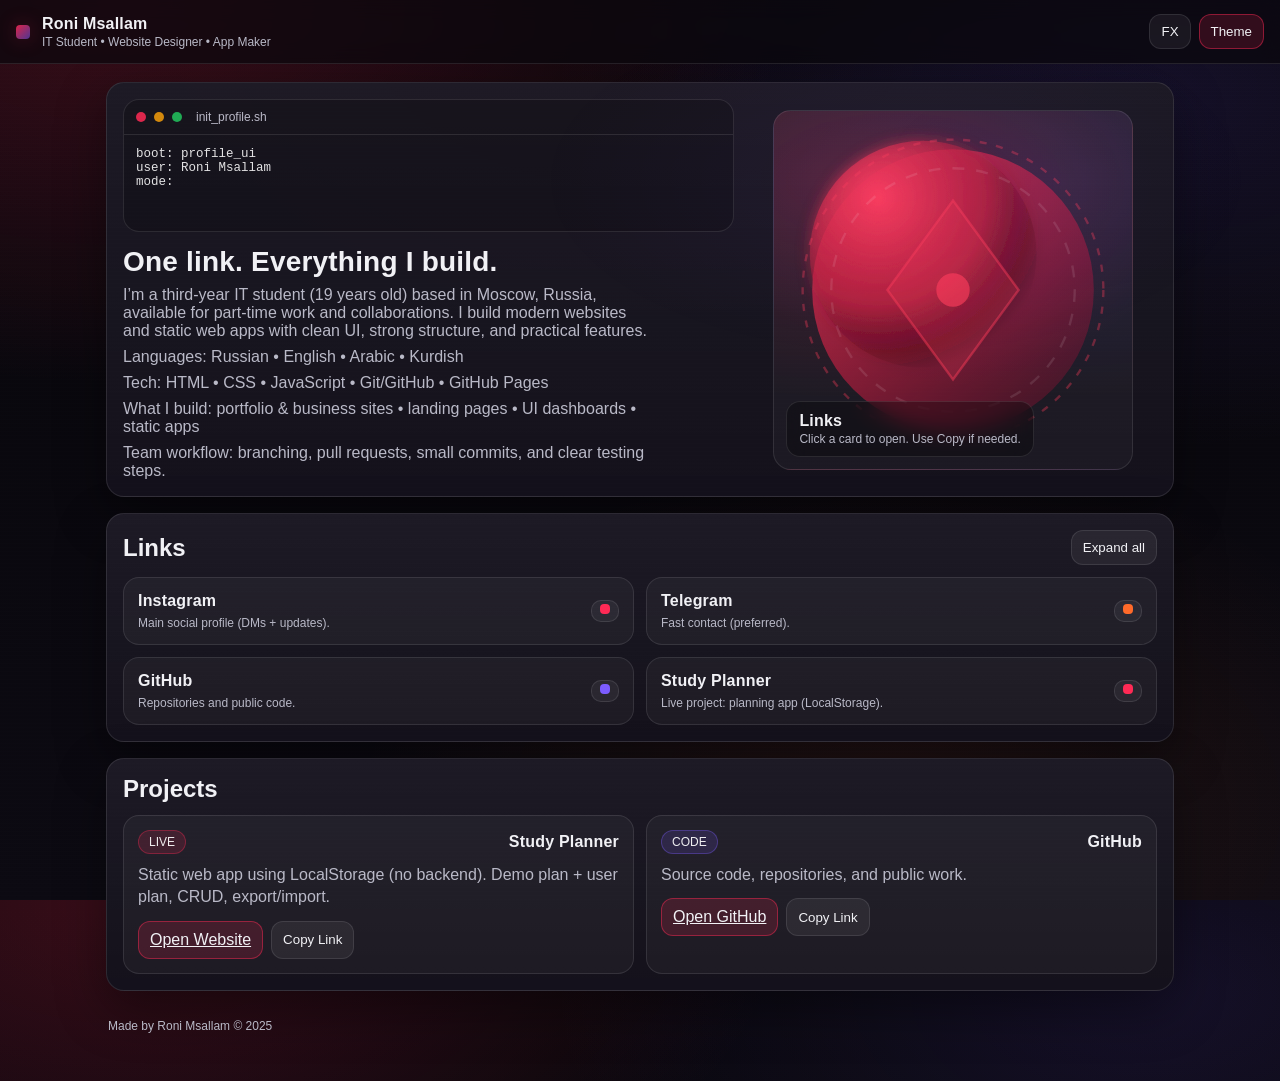
==== index.html @ 263d47bd "feat: website done" ====
<!doctype html>
<html lang="en">
<head>
  <meta charset="UTF-8" />
  <meta name="viewport" content="width=device-width, initial-scale=1.0" />
  <title>Roni Msallam</title>
  <link rel="stylesheet" href="styles.css?v=4" />
</head>
<body>
  <header class="topbar">
    <div class="brand">
      <div class="logo-mark" aria-hidden="true"></div>
      <div>
        <div class="name">Roni Msallam</div>
        <div class="tagline">IT Student • Website Designer • App Maker</div>
      </div>
    </div>

    <div class="top-actions">
      <button id="btnFx" class="btn" type="button" title="Toggle effects">FX</button>
      <button id="btnTheme" class="btn btn-accent" type="button" title="Switch accent">Theme</button>
    </div>
  </header>

  <main class="container">
    <section class="hero card">
      <div class="hero-left">
        <div class="terminal" aria-label="Intro terminal">
          <div class="terminal-bar">
            <span class="dot red"></span>
            <span class="dot yellow"></span>
            <span class="dot green"></span>
            <span class="terminal-title">init_profile.sh</span>
          </div>
          <pre class="terminal-body"><code id="terminalText"></code></pre>
        </div>

        <div class="hero-copy">
          <h1 class="hero-title">One link. Everything I build.</h1>

          <p class="hero-sub">
            I’m a third-year IT student (19 years old) based in Moscow, Russia, available for
            part-time work and collaborations. I build modern websites and static web apps with clean UI,
            strong structure, and practical features.
          </p>

          <p class="hero-sub">
            Languages: Russian • English • Arabic • Kurdish
          </p>

          <p class="hero-sub">
            Tech: HTML • CSS • JavaScript • Git/GitHub • GitHub Pages
          </p>

          <p class="hero-sub">
            What I build: portfolio & business sites • landing pages • UI dashboards • static apps
          </p>

          <p class="hero-sub">
            Team workflow: branching, pull requests, small commits, and clear testing steps.
          </p>
        </div>
      </div>

      <div class="hero-right">
        <div class="avatar-wrap" aria-label="Abstract avatar">
          <svg class="avatar" viewBox="0 0 300 300" role="img" aria-label="Abstract avatar">
            <defs>
              <radialGradient id="g1" cx="30%" cy="25%" r="80%">
                <stop offset="0%" stop-color="rgba(255, 60, 90, 0.85)"/>
                <stop offset="60%" stop-color="rgba(180, 30, 60, 0.45)"/>
                <stop offset="100%" stop-color="rgba(0,0,0,0)"/>
              </radialGradient>
              <linearGradient id="g2" x1="0" y1="0" x2="1" y2="1">
                <stop offset="0%" stop-color="rgba(255, 60, 90, 0.75)"/>
                <stop offset="100%" stop-color="rgba(255, 0, 60, 0.10)"/>
              </linearGradient>
              <filter id="glow">
                <feGaussianBlur stdDeviation="6" result="b"/>
                <feMerge>
                  <feMergeNode in="b"/>
                  <feMergeNode in="SourceGraphic"/>
                </feMerge>
              </filter>
            </defs>

            <rect x="0" y="0" width="300" height="300" fill="rgba(0,0,0,0)"/>
            <circle cx="150" cy="150" r="118" fill="url(#g2)" />
            <circle cx="125" cy="120" r="95" fill="url(#g1)" filter="url(#glow)" />

            <circle cx="150" cy="150" r="126" fill="none" stroke="rgba(255,60,90,0.35)" stroke-width="2" stroke-dasharray="6 8"/>
            <circle cx="150" cy="150" r="102" fill="none" stroke="rgba(255,255,255,0.10)" stroke-width="2" stroke-dasharray="10 10"/>

            <path d="M150 75 L205 150 L150 225 L95 150 Z"
                  fill="rgba(255,60,90,0.18)"
                  stroke="rgba(255,60,90,0.45)"
                  stroke-width="2"/>
            <circle cx="150" cy="150" r="14" fill="rgba(255,60,90,0.65)"/>
          </svg>

          <div class="avatar-hint">
            <div class="hint-title">Links</div>
            <div class="hint-sub">Click a card to open. Use Copy if needed.</div>
          </div>
        </div>
      </div>
    </section>

    <section class="card section">
      <div class="section-head">
        <h2>Links</h2>
        <div class="section-tools">
          <button id="btnExpand" class="btn" type="button">Expand all</button>
        </div>
      </div>

      <div class="grid" id="linksGrid"></div>
    </section>

    <section class="card section">
      <div class="section-head">
        <h2>Projects</h2>
      </div>

      <div class="grid">
        <article class="card-inner project">
          <div class="project-top">
            <div class="project-badge">LIVE</div>
            <div class="project-title">Study Planner</div>
          </div>
          <div class="project-desc">
            Static web app using LocalStorage (no backend). Demo plan + user plan, CRUD, export/import.
          </div>
          <div class="project-actions">
            <a class="btn btn-accent" id="studyPlannerLink" href="#" target="_blank" rel="noreferrer">Open Website</a>
            <button class="btn" id="copyPlanner" type="button">Copy Link</button>
          </div>
        </article>

        <article class="card-inner project">
          <div class="project-top">
            <div class="project-badge alt">CODE</div>
            <div class="project-title">GitHub</div>
          </div>
          <div class="project-desc">
            Source code, repositories, and public work.
          </div>
          <div class="project-actions">
            <a class="btn btn-accent" id="githubLink" href="#" target="_blank" rel="noreferrer">Open GitHub</a>
            <button class="btn" id="copyGithub" type="button">Copy Link</button>
          </div>
        </article>
      </div>
    </section>

    <footer class="footer">
      <div class="footer-inner">
        <div>Made by Roni Msallam © 2025</div>
      </div>
    </footer>
  </main>

  <div id="toast" class="toast" style="display:none;"></div>

  <script src="app.js?v=4"></script>
</body>
</html>
---- styles.css ----
:root{
  --bg0:#07060a;
  --bg1:#0c0a12;
  --card:#0f0c17;
  --line:rgba(255,255,255,0.10);
  --text:#f1f1f5;
  --muted:#b9b9c7;

  /* Dark red / cyber accent */
  --accent:#ff2a55;
  --accent2:#ff6a2a;
  --accent3:#7c5cff;
}

*{ box-sizing:border-box; }
html,body{ height:100%; }
body{
  margin:0;
  font-family: Arial, sans-serif;
  color:var(--text);

  background:
    radial-gradient(1200px 700px at 10% 0%, rgba(255, 42, 85, 0.20), transparent 55%),
    radial-gradient(1000px 600px at 90% 10%, rgba(124, 92, 255, 0.12), transparent 60%),
    radial-gradient(900px 600px at 70% 90%, rgba(255, 106, 42, 0.10), transparent 60%),
    linear-gradient(180deg, var(--bg0), var(--bg1));
}

/* ====== Topbar ====== */
.topbar{
  position: sticky;
  top: 0;
  z-index: 20;
  display:flex;
  justify-content:space-between;
  align-items:center;
  gap:16px;
  padding:14px 16px;
  background: rgba(10, 8, 14, 0.70);
  border-bottom:1px solid var(--line);
  backdrop-filter: blur(10px);
}
.brand{
  display:flex;
  align-items:center;
  gap:12px;
}
.logo-mark{
  width:14px;height:14px;border-radius:4px;
  background: linear-gradient(135deg, rgba(255,42,85,0.85), rgba(124,92,255,0.55));
  box-shadow: 0 0 20px rgba(255,42,85,0.25);
}
.name{ font-weight:800; letter-spacing:0.2px; }
.tagline{ font-size:12px; color:var(--muted); margin-top:2px; }

.container{
  max-width:1100px;
  margin:0 auto;
  padding:18px 16px 48px;
}

/* ====== Buttons ====== */
.btn{
  padding:9px 11px;
  border-radius:12px;
  border:1px solid var(--line);
  background: rgba(255,255,255,0.06);
  color:var(--text);
  cursor:pointer;
}
.btn:hover{ background: rgba(255,255,255,0.10); }
.btn-accent{
  border-color: rgba(255,42,85,0.45);
  background: rgba(255,42,85,0.16);
}
.btn-accent:hover{ background: rgba(255,42,85,0.24); }

.top-actions{ display:flex; gap:8px; }

/* ====== Cards ====== */
.card{
  border: 1px solid var(--line);
  border-radius: 18px;
  background:
    linear-gradient(180deg, rgba(255,255,255,0.06), rgba(255,255,255,0.02)),
    var(--card);
  box-shadow: 0 18px 50px rgba(0,0,0,0.40);
  padding: 16px;
}

/* ====== Hero ====== */
.hero{
  display:flex;
  gap:16px;
  align-items:stretch;
}
.hero-left{ flex: 1 1 60%; display:flex; flex-direction:column; gap:14px; }
.hero-right{ flex: 1 1 40%; display:flex; align-items:center; justify-content:center; }

.hero-title{ margin:0; font-size:28px; letter-spacing:0.2px; }
.hero-sub{ margin:8px 0 0; color:var(--muted); max-width: 60ch; }

.pill-row{ display:flex; gap:8px; flex-wrap:wrap; margin-top:12px; }
.pill{
  font-size:12px;
  color:var(--muted);
  border:1px solid var(--line);
  background: rgba(255,255,255,0.05);
  padding:6px 10px;
  border-radius:999px;
}

/* ====== Terminal ====== */
.terminal{
  border: 1px solid var(--line);
  border-radius: 16px;
  overflow: hidden;
  background: rgba(0,0,0,0.20);
}
.terminal-bar{
  display:flex;
  align-items:center;
  gap:8px;
  padding:10px 12px;
  border-bottom: 1px solid var(--line);
}
.dot{ width:10px; height:10px; border-radius:50%; opacity:0.85; }
.dot.red{ background:#ff2a55; }
.dot.yellow{ background:#f59e0b; }
.dot.green{ background:#22c55e; }
.terminal-title{ margin-left:6px; font-size:12px; color:var(--muted); }

.terminal-body{
  margin:0;
  padding:12px;
  font-family: ui-monospace, SFMono-Regular, Menlo, Monaco, Consolas, "Liberation Mono", monospace;
  font-size: 12.5px;
  color: rgba(255,255,255,0.88);
  min-height: 96px;
}

/* ====== Avatar ====== */
.avatar-wrap{
  position: relative;
  width: min(360px, 100%);
  aspect-ratio: 1 / 1;
  border-radius: 18px;
  border: 1px solid var(--line);
  background:
    radial-gradient(600px 360px at 20% 20%, rgba(255,42,85,0.20), transparent 60%),
    radial-gradient(600px 360px at 80% 20%, rgba(124,92,255,0.12), transparent 60%),
    rgba(255,255,255,0.03);
  overflow: hidden;
}
.avatar{
  width: 100%;
  height: 100%;
  display:block;
  transform: translateZ(0);
}
.avatar-hint{
  position:absolute;
  left: 12px;
  bottom: 12px;
  border: 1px solid var(--line);
  background: rgba(0,0,0,0.30);
  backdrop-filter: blur(10px);
  border-radius: 14px;
  padding: 10px 12px;
}
.hint-title{ font-weight: 800; letter-spacing: 0.2px; }
.hint-sub{ font-size: 12px; color: var(--muted); margin-top:2px; }

/* ====== Sections ====== */
.section{ margin-top: 16px; }
.section-head{
  display:flex;
  align-items:center;
  justify-content:space-between;
  gap: 12px;
  flex-wrap: wrap;
  margin-bottom: 12px;
}
.section-head h2{ margin:0; }
.section-note{ color:var(--muted); font-size:12px; }
.section-tools{ display:flex; gap: 8px; }

/* ====== Grid / Cards ====== */
.grid{
  display:grid;
  grid-template-columns: repeat(2, minmax(0, 1fr));
  gap: 12px;
}
@media (max-width: 900px){
  .hero{ flex-direction: column; }
  .grid{ grid-template-columns: 1fr; }
}

.card-inner{
  border:1px solid var(--line);
  border-radius: 16px;
  background: rgba(255,255,255,0.04);
  padding: 14px;
}

.link-card{
  position: relative;
  cursor: pointer;
  transition: transform 140ms ease, background 140ms ease, border-color 140ms ease;
}
.link-card:hover{
  transform: translateY(-2px);
  border-color: rgba(255,42,85,0.40);
  background: rgba(255,42,85,0.06);
}

.link-top{
  display:flex;
  align-items:center;
  justify-content:space-between;
  gap: 12px;
}
.link-title{ font-weight: 800; letter-spacing: 0.2px; }
.link-sub{ margin-top:6px; color:var(--muted); font-size: 12px; }

.link-actions{
  display:flex;
  gap:8px;
  margin-top: 12px;
  flex-wrap: wrap;
}

.kbd{
  font-family: ui-monospace, SFMono-Regular, Menlo, Monaco, Consolas, "Liberation Mono", monospace;
  font-size: 12px;
  border: 1px solid var(--line);
  background: rgba(255,255,255,0.05);
  padding: 3px 8px;
  border-radius: 10px;
  color: var(--muted);
}

/* ====== Project cards ====== */
.project-top{
  display:flex;
  align-items:center;
  justify-content:space-between;
  gap: 12px;
}
.project-title{ font-weight: 900; letter-spacing: 0.2px; }
.project-desc{ color: var(--muted); margin-top:10px; line-height: 1.4; }
.project-actions{ display:flex; gap: 8px; flex-wrap: wrap; margin-top: 12px; }
.small{ font-size: 12px; }
.muted{ color: var(--muted); }
code{ color: rgba(255,255,255,0.88); }

.project-badge{
  font-size: 12px;
  padding: 4px 10px;
  border-radius: 999px;
  border:1px solid rgba(255,42,85,0.35);
  background: rgba(255,42,85,0.14);
  color: rgba(255,255,255,0.92);
}
.project-badge.alt{
  border-color: rgba(124,92,255,0.35);
  background: rgba(124,92,255,0.14);
}

/* ====== Footer ====== */
.footer{ margin-top: 16px; }
.footer-inner{
  padding: 12px 2px 0;
  color: var(--muted);
  font-size: 12px;
}

/* ====== Toast ====== */
.toast{
  position: fixed;
  left: 50%;
  bottom: 22px;
  transform: translateX(-50%);
  padding: 10px 12px;
  border-radius: 12px;
  border: 1px solid var(--line);
  background: rgba(0,0,0,0.40);
  color: var(--text);
  backdrop-filter: blur(10px);
  box-shadow: 0 16px 50px rgba(0,0,0,0.55);
}

/* ====== Effects overlay (FX toggle) ====== */
.fx::before{
  content:"";
  position: fixed;
  inset: 0;
  pointer-events: none;
  background:
    repeating-linear-gradient(0deg, rgba(255,255,255,0.03), rgba(255,255,255,0.03) 1px, transparent 1px, transparent 4px),
    radial-gradient(900px 600px at 50% 0%, rgba(255,42,85,0.08), transparent 60%);
  mix-blend-mode: overlay;
  opacity: 0.45;
}
.fx::after{
  content:"";
  position: fixed;
  inset: 0;
  pointer-events:none;
  background: radial-gradient(600px 300px at 70% 20%, rgba(124,92,255,0.08), transparent 60%);
  opacity: 0.6;
}
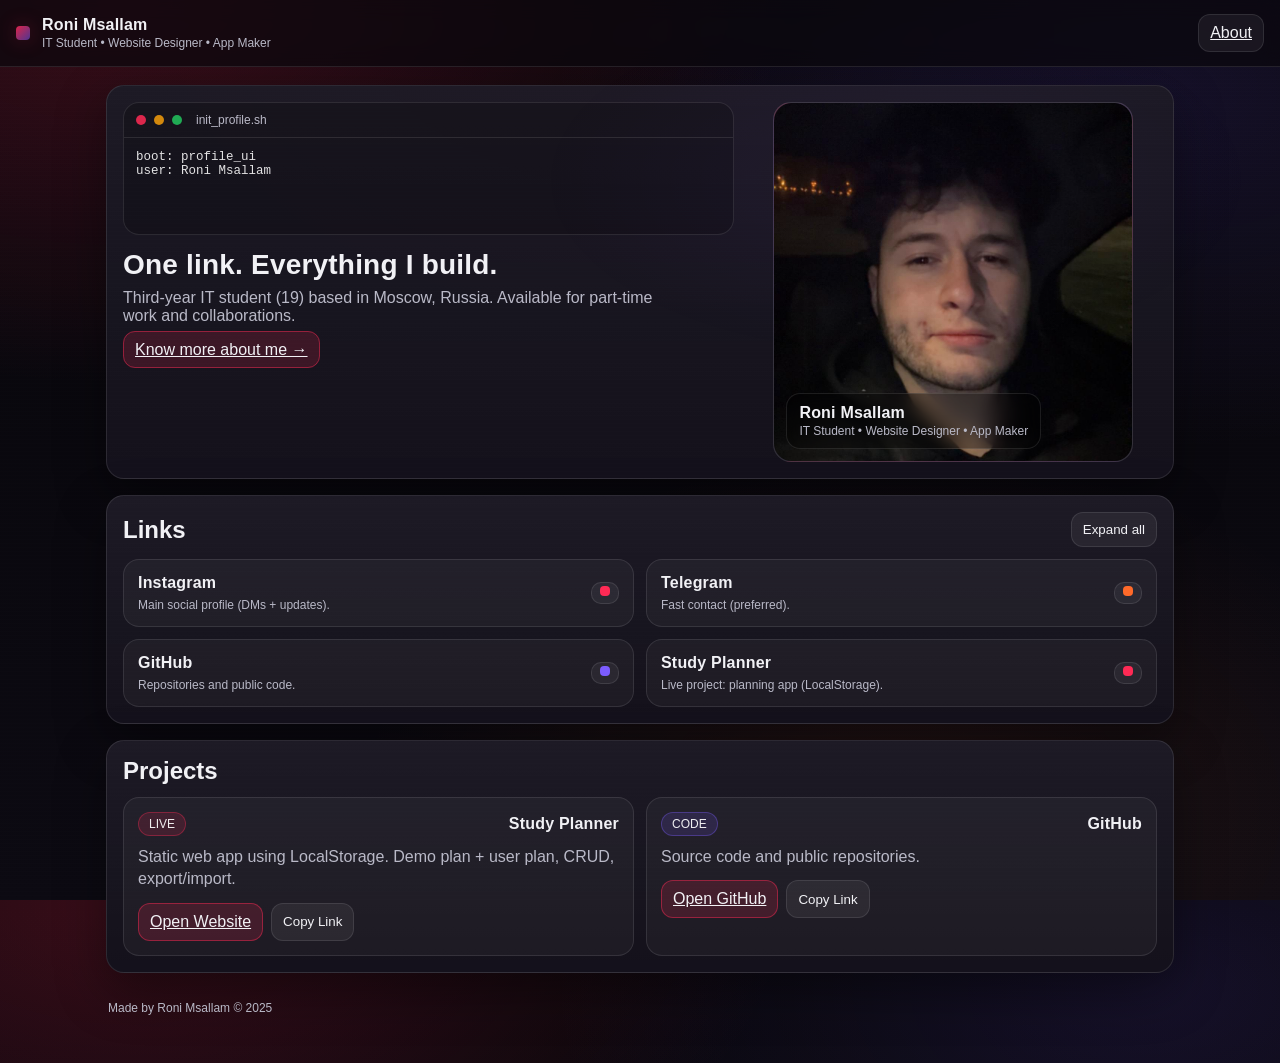
==== commit f07226ca: "feat: add about page languages section and profile photo" ====
--- a/index.html
+++ b/index.html
@@ -4,7 +4,7 @@
   <meta charset="UTF-8" />
   <meta name="viewport" content="width=device-width, initial-scale=1.0" />
   <title>Roni Msallam</title>
-  <link rel="stylesheet" href="styles.css?v=4" />
+  <link rel="stylesheet" href="styles.css?v=7" />
 </head>
 <body>
   <header class="topbar">
@@ -17,8 +17,7 @@
     </div>
 
     <div class="top-actions">
-      <button id="btnFx" class="btn" type="button" title="Toggle effects">FX</button>
-      <button id="btnTheme" class="btn btn-accent" type="button" title="Switch accent">Theme</button>
+      <a class="btn" href="about.html">About</a>
     </div>
   </header>
 
@@ -39,68 +38,35 @@
           <h1 class="hero-title">One link. Everything I build.</h1>
 
           <p class="hero-sub">
-            I’m a third-year IT student (19 years old) based in Moscow, Russia, available for
-            part-time work and collaborations. I build modern websites and static web apps with clean UI,
-            strong structure, and practical features.
+            Third-year IT student (19) based in Moscow, Russia.
+            Available for part-time work and collaborations.
           </p>
 
-          <p class="hero-sub">
-            Languages: Russian • English • Arabic • Kurdish
-          </p>
-
-          <p class="hero-sub">
-            Tech: HTML • CSS • JavaScript • Git/GitHub • GitHub Pages
-          </p>
-
-          <p class="hero-sub">
-            What I build: portfolio & business sites • landing pages • UI dashboards • static apps
-          </p>
-
-          <p class="hero-sub">
-            Team workflow: branching, pull requests, small commits, and clear testing steps.
-          </p>
+          <div style="margin-top:16px;">
+            <a href="about.html" class="btn btn-accent">
+              Know more about me →
+            </a>
+          </div>
         </div>
       </div>
 
       <div class="hero-right">
-        <div class="avatar-wrap" aria-label="Abstract avatar">
-          <svg class="avatar" viewBox="0 0 300 300" role="img" aria-label="Abstract avatar">
-            <defs>
-              <radialGradient id="g1" cx="30%" cy="25%" r="80%">
-                <stop offset="0%" stop-color="rgba(255, 60, 90, 0.85)"/>
-                <stop offset="60%" stop-color="rgba(180, 30, 60, 0.45)"/>
-                <stop offset="100%" stop-color="rgba(0,0,0,0)"/>
-              </radialGradient>
-              <linearGradient id="g2" x1="0" y1="0" x2="1" y2="1">
-                <stop offset="0%" stop-color="rgba(255, 60, 90, 0.75)"/>
-                <stop offset="100%" stop-color="rgba(255, 0, 60, 0.10)"/>
-              </linearGradient>
-              <filter id="glow">
-                <feGaussianBlur stdDeviation="6" result="b"/>
-                <feMerge>
-                  <feMergeNode in="b"/>
-                  <feMergeNode in="SourceGraphic"/>
-                </feMerge>
-              </filter>
-            </defs>
-
-            <rect x="0" y="0" width="300" height="300" fill="rgba(0,0,0,0)"/>
-            <circle cx="150" cy="150" r="118" fill="url(#g2)" />
-            <circle cx="125" cy="120" r="95" fill="url(#g1)" filter="url(#glow)" />
-
-            <circle cx="150" cy="150" r="126" fill="none" stroke="rgba(255,60,90,0.35)" stroke-width="2" stroke-dasharray="6 8"/>
-            <circle cx="150" cy="150" r="102" fill="none" stroke="rgba(255,255,255,0.10)" stroke-width="2" stroke-dasharray="10 10"/>
-
-            <path d="M150 75 L205 150 L150 225 L95 150 Z"
-                  fill="rgba(255,60,90,0.18)"
-                  stroke="rgba(255,60,90,0.45)"
-                  stroke-width="2"/>
-            <circle cx="150" cy="150" r="14" fill="rgba(255,60,90,0.65)"/>
-          </svg>
-
+        <!-- YOUR PHOTO (replace the file path with your real image file) -->
+        <div class="avatar-wrap" aria-label="Profile photo">
+          <img
+            src="assets/profile.jpg"
+            alt="Roni Msallam"
+            style="
+              width:100%;
+              height:100%;
+              object-fit:cover;
+              display:block;
+              border-radius:18px;
+            "
+          />
           <div class="avatar-hint">
-            <div class="hint-title">Links</div>
-            <div class="hint-sub">Click a card to open. Use Copy if needed.</div>
+            <div class="hint-title">Roni Msallam</div>
+            <div class="hint-sub">IT Student • Website Designer • App Maker</div>
           </div>
         </div>
       </div>
@@ -129,7 +95,7 @@
             <div class="project-title">Study Planner</div>
           </div>
           <div class="project-desc">
-            Static web app using LocalStorage (no backend). Demo plan + user plan, CRUD, export/import.
+            Static web app using LocalStorage. Demo plan + user plan, CRUD, export/import.
           </div>
           <div class="project-actions">
             <a class="btn btn-accent" id="studyPlannerLink" href="#" target="_blank" rel="noreferrer">Open Website</a>
@@ -143,7 +109,7 @@
             <div class="project-title">GitHub</div>
           </div>
           <div class="project-desc">
-            Source code, repositories, and public work.
+            Source code and public repositories.
           </div>
           <div class="project-actions">
             <a class="btn btn-accent" id="githubLink" href="#" target="_blank" rel="noreferrer">Open GitHub</a>
@@ -162,6 +128,6 @@
 
   <div id="toast" class="toast" style="display:none;"></div>
 
-  <script src="app.js?v=4"></script>
+  <script src="app.js?v=7"></script>
 </body>
 </html>
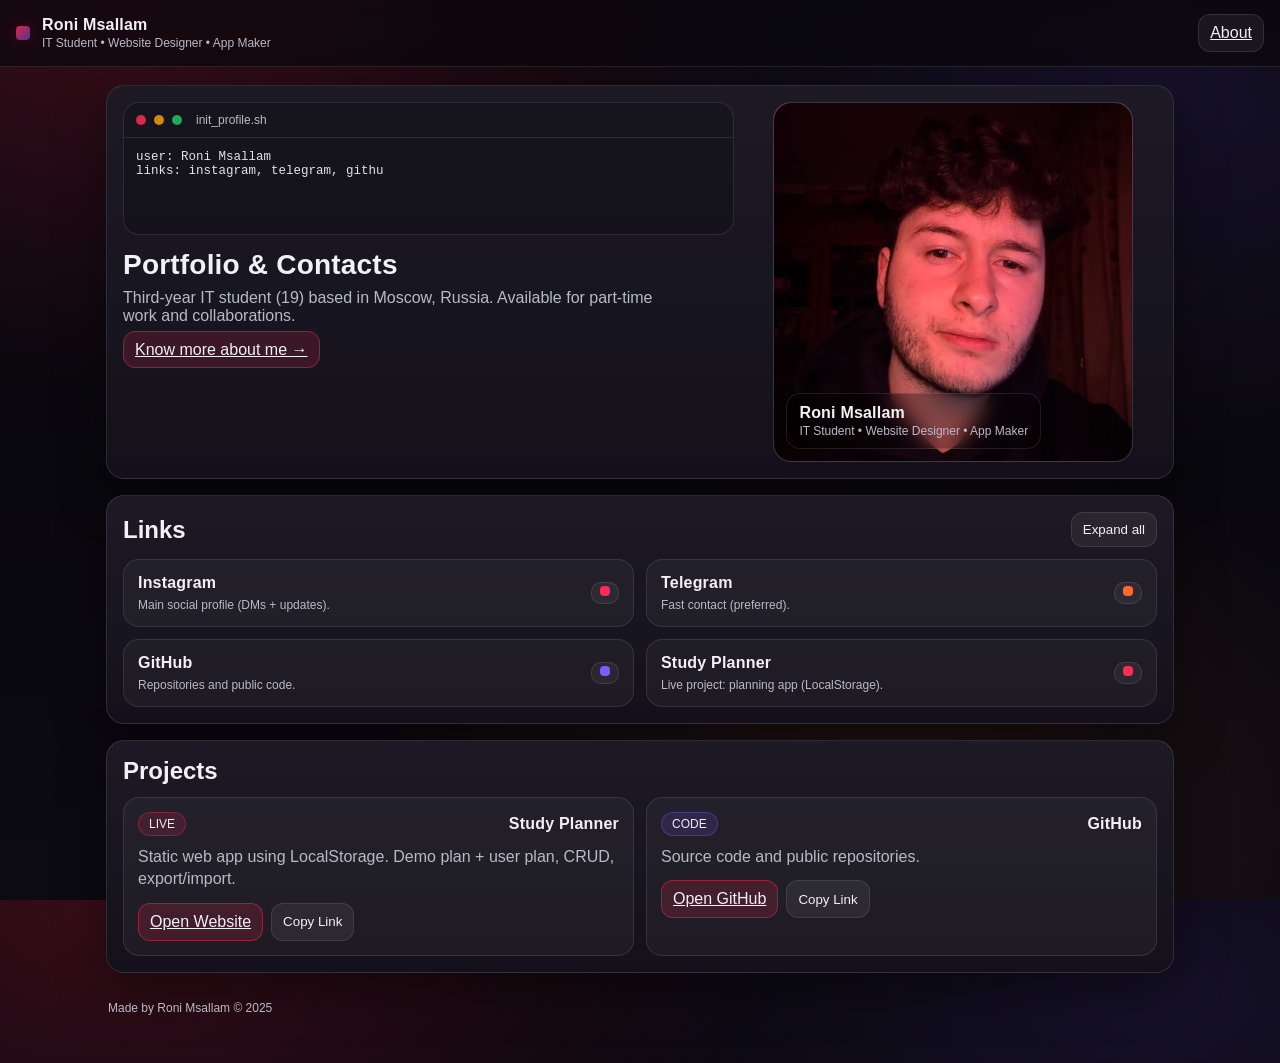
==== commit 0b09c831: "style: refine hero title, about skills, and terminal text" ====
--- a/index.html
+++ b/index.html
@@ -4,7 +4,7 @@
   <meta charset="UTF-8" />
   <meta name="viewport" content="width=device-width, initial-scale=1.0" />
   <title>Roni Msallam</title>
-  <link rel="stylesheet" href="styles.css?v=7" />
+  <link rel="stylesheet" href="styles.css?v=8" />
 </head>
 <body>
   <header class="topbar">
@@ -35,7 +35,7 @@
         </div>
 
         <div class="hero-copy">
-          <h1 class="hero-title">One link. Everything I build.</h1>
+          <h1 class="hero-title">Portfolio & Contacts</h1>
 
           <p class="hero-sub">
             Third-year IT student (19) based in Moscow, Russia.
@@ -51,7 +51,6 @@
       </div>
 
       <div class="hero-right">
-        <!-- YOUR PHOTO (replace the file path with your real image file) -->
         <div class="avatar-wrap" aria-label="Profile photo">
           <img
             src="assets/profile.jpg"
@@ -128,6 +127,6 @@
 
   <div id="toast" class="toast" style="display:none;"></div>
 
-  <script src="app.js?v=7"></script>
+  <script src="app.js?v=8"></script>
 </body>
 </html>
